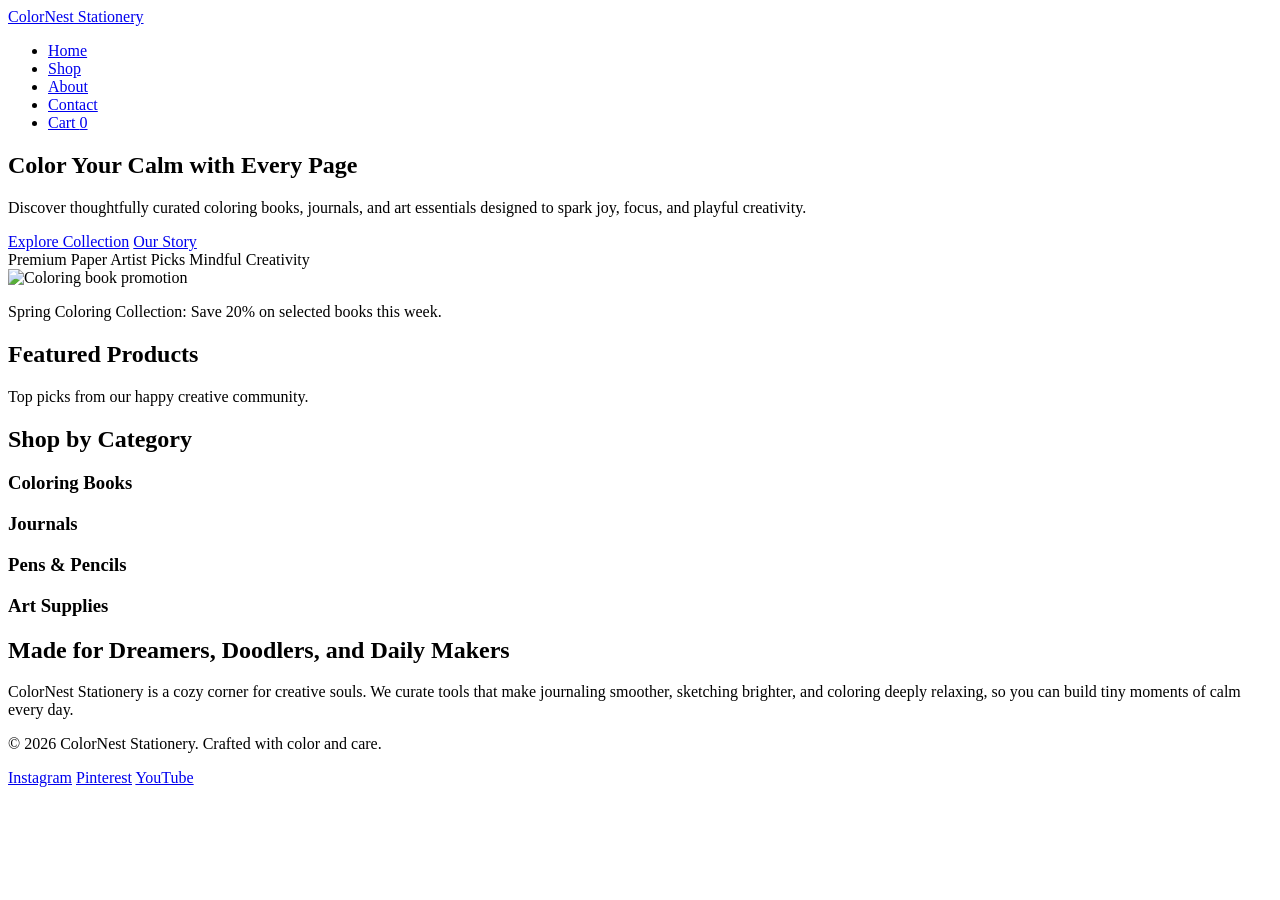
==== stationery-store/index.html @ f79997d0 "Add home page for ColorNest Stationery" ====
<!DOCTYPE html>
<html lang="en">
  <head>
    <meta charset="UTF-8" />
    <meta name="viewport" content="width=device-width, initial-scale=1.0" />
    <title>ColorNest Stationery | Home</title>
    <link rel="stylesheet" href="css/styles.css" />
    <script src="js/cart.js" defer></script>
  </head>
  <body>
    <header class="topbar">
      <nav class="nav-shell" aria-label="Primary navigation">
        <a href="index.html" class="brand" aria-label="ColorNest Stationery home">
          <span class="brand-mark" aria-hidden="true"></span>
          ColorNest Stationery
        </a>
        <ul class="nav-links">
          <li><a href="index.html" class="active">Home</a></li>
          <li><a href="shop.html">Shop</a></li>
          <li><a href="about.html">About</a></li>
          <li><a href="contact.html">Contact</a></li>
          <li>
            <a href="cart.html">Cart <span class="cart-pill" data-cart-count>0</span></a>
          </li>
        </ul>
      </nav>
    </header>

    <main>
      <section class="hero page-animate" aria-labelledby="hero-title">
        <div>
          <h1 id="hero-title">Color Your Calm with Every Page</h1>
          <p>
            Discover thoughtfully curated coloring books, journals, and art essentials designed to spark joy,
            focus, and playful creativity.
          </p>
          <div class="hero-actions">
            <a class="btn btn-primary" href="shop.html">Explore Collection</a>
            <a class="btn btn-secondary" href="about.html">Our Story</a>
          </div>
          <div class="chip-row" aria-label="Highlights">
            <span class="chip">Premium Paper</span>
            <span class="chip">Artist Picks</span>
            <span class="chip">Mindful Creativity</span>
          </div>
        </div>
        <article class="banner-card" aria-label="Featured promotion">
          <img src="images/coloring-book-forest.svg" alt="Coloring book promotion" />
          <p>Spring Coloring Collection: Save 20% on selected books this week.</p>
        </article>
      </section>

      <section class="section" aria-labelledby="featured-title">
        <h2 class="section-title" id="featured-title">Featured Products</h2>
        <p class="section-subtitle">Top picks from our happy creative community.</p>
        <div class="grid featured-grid" data-featured-grid></div>
      </section>

      <section class="section" aria-labelledby="categories-title">
        <h2 class="section-title" id="categories-title">Shop by Category</h2>
        <div class="grid category-grid">
          <article class="category-card">
            <h3>Coloring Books</h3>
            <span class="category-dot" style="background:#ffb89f"></span>
          </article>
          <article class="category-card">
            <h3>Journals</h3>
            <span class="category-dot" style="background:#acdbff"></span>
          </article>
          <article class="category-card">
            <h3>Pens &amp; Pencils</h3>
            <span class="category-dot" style="background:#c6b5ff"></span>
          </article>
          <article class="category-card">
            <h3>Art Supplies</h3>
            <span class="category-dot" style="background:#9fe3be"></span>
          </article>
        </div>
      </section>

      <section class="section about-block" aria-labelledby="brand-title">
        <h2 class="section-title" id="brand-title">Made for Dreamers, Doodlers, and Daily Makers</h2>
        <p>
          ColorNest Stationery is a cozy corner for creative souls. We curate tools that make journaling smoother,
          sketching brighter, and coloring deeply relaxing, so you can build tiny moments of calm every day.
        </p>
      </section>
    </main>

    <footer class="footer">
      <div class="footer-shell">
        <p>© 2026 ColorNest Stationery. Crafted with color and care.</p>
        <div class="social" aria-label="Social media links">
          <a href="#" aria-label="Instagram">Instagram</a>
          <a href="#" aria-label="Pinterest">Pinterest</a>
          <a href="#" aria-label="YouTube">YouTube</a>
        </div>
      </div>
    </footer>
  </body>
</html>
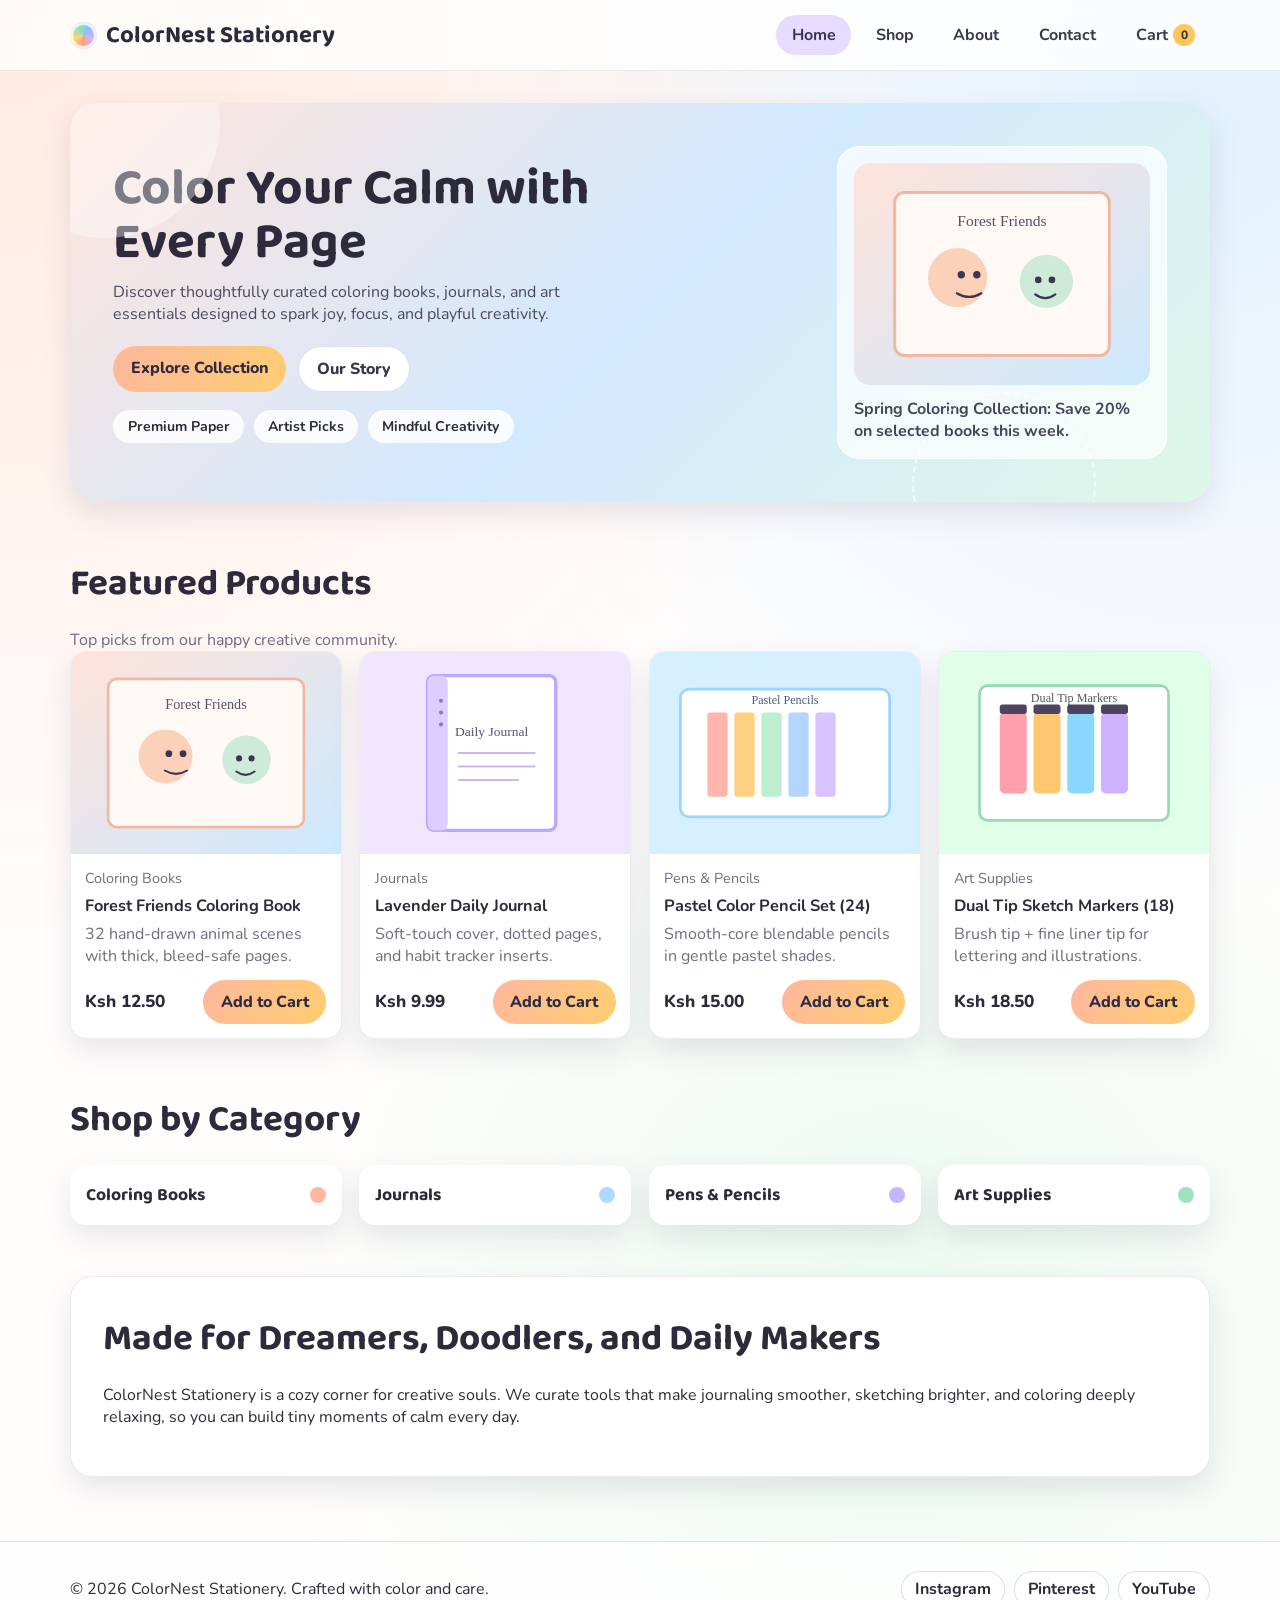
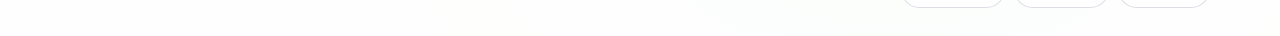
==== commit 392abbac: "Add dedicated coloring books page with KSh-priced products" ====
--- a/stationery-store/index.html
+++ b/stationery-store/index.html
@@ -59,10 +59,10 @@
       <section class="section" aria-labelledby="categories-title">
         <h2 class="section-title" id="categories-title">Shop by Category</h2>
         <div class="grid category-grid">
-          <article class="category-card">
+          <a class="category-card category-link" href="coloring-books.html" aria-label="View Coloring Books categories">
             <h3>Coloring Books</h3>
             <span class="category-dot" style="background:#ffb89f"></span>
-          </article>
+          </a>
           <article class="category-card">
             <h3>Journals</h3>
             <span class="category-dot" style="background:#acdbff"></span>
--- a/stationery-store/css/styles.css
+++ b/stationery-store/css/styles.css
@@ -0,0 +1,654 @@
+@import url('https://fonts.googleapis.com/css2?family=Baloo+2:wght@500;600;700&family=Nunito:wght@400;500;600;700;800&display=swap');
+
+:root {
+  --peach: #ffd8c9;
+  --light-blue: #cbe8ff;
+  --lavender: #e6dcff;
+  --mint: #d4f7e4;
+  --ink: #2c2a3b;
+  --muted: #6e6c80;
+  --sun: #ffc65c;
+  --card: #ffffff;
+  --radius-lg: 22px;
+  --radius-md: 16px;
+  --radius-sm: 12px;
+  --shadow-soft: 0 12px 28px rgba(83, 81, 115, 0.13);
+  --shadow-hover: 0 16px 30px rgba(75, 72, 106, 0.2);
+}
+
+* {
+  box-sizing: border-box;
+}
+
+html,
+body {
+  margin: 0;
+  padding: 0;
+}
+
+body {
+  font-family: 'Nunito', sans-serif;
+  color: var(--ink);
+  background:
+    radial-gradient(circle at 0% 0%, rgba(255, 216, 201, 0.55), transparent 45%),
+    radial-gradient(circle at 95% 8%, rgba(203, 232, 255, 0.55), transparent 40%),
+    radial-gradient(circle at 70% 80%, rgba(212, 247, 228, 0.45), transparent 40%),
+    #fffdfc;
+  min-height: 100vh;
+}
+
+a {
+  color: inherit;
+  text-decoration: none;
+}
+
+img {
+  max-width: 100%;
+  display: block;
+}
+
+main {
+  width: min(1140px, 92vw);
+  margin: 0 auto;
+  padding: 2rem 0 4rem;
+}
+
+.section {
+  margin-top: 3.2rem;
+}
+
+.section-title {
+  font-family: 'Baloo 2', cursive;
+  font-size: clamp(1.6rem, 1.35rem + 1.2vw, 2.3rem);
+  margin: 0 0 1rem;
+}
+
+.section-subtitle {
+  color: var(--muted);
+  margin: 0;
+}
+
+.topbar {
+  position: sticky;
+  top: 0;
+  z-index: 100;
+  backdrop-filter: blur(8px);
+  background: rgba(255, 255, 255, 0.78);
+  border-bottom: 1px solid rgba(120, 118, 156, 0.14);
+}
+
+.nav-shell {
+  width: min(1140px, 92vw);
+  margin: 0 auto;
+  display: flex;
+  align-items: center;
+  justify-content: space-between;
+  gap: 1rem;
+  padding: 0.95rem 0;
+}
+
+.brand {
+  display: inline-flex;
+  align-items: center;
+  gap: 0.55rem;
+  font-family: 'Baloo 2', cursive;
+  font-size: 1.5rem;
+  font-weight: 700;
+}
+
+.brand-mark {
+  width: 1.7rem;
+  height: 1.7rem;
+  border-radius: 50%;
+  background: conic-gradient(from 180deg at 50% 50%, #ff9d87, #ffd76b, #8de1ba, #90bdfb, #cbb7ff, #ff9d87);
+  box-shadow: inset 0 0 0 3px rgba(255, 255, 255, 0.8);
+}
+
+.nav-links {
+  list-style: none;
+  margin: 0;
+  padding: 0;
+  display: flex;
+  align-items: center;
+  gap: 0.6rem;
+  flex-wrap: wrap;
+}
+
+.nav-links a {
+  display: inline-flex;
+  align-items: center;
+  gap: 0.3rem;
+  padding: 0.56rem 0.95rem;
+  border-radius: 999px;
+  font-weight: 700;
+  color: #39374c;
+  transition: 0.2s ease;
+}
+
+.nav-links a:hover,
+.nav-links a.active {
+  background: var(--lavender);
+}
+
+.cart-pill {
+  min-width: 1.35rem;
+  height: 1.35rem;
+  border-radius: 999px;
+  background: var(--sun);
+  display: inline-grid;
+  place-items: center;
+  font-size: 0.75rem;
+  font-weight: 800;
+}
+
+.hero {
+  position: relative;
+  overflow: hidden;
+  border-radius: calc(var(--radius-lg) + 5px);
+  background: linear-gradient(135deg, #ffe4db 0%, #d2e9ff 50%, #ddf8e8 100%);
+  box-shadow: var(--shadow-soft);
+  padding: clamp(1.5rem, 1.1rem + 2vw, 3rem);
+  display: grid;
+  grid-template-columns: 1.2fr 1fr;
+  align-items: center;
+  gap: 1.5rem;
+}
+
+.hero::before,
+.hero::after {
+  content: '';
+  position: absolute;
+  border-radius: 50%;
+  pointer-events: none;
+}
+
+.hero::before {
+  width: 230px;
+  height: 230px;
+  background: rgba(255, 255, 255, 0.38);
+  top: -95px;
+  left: -80px;
+}
+
+.hero::after {
+  width: 180px;
+  height: 180px;
+  border: 2px dashed rgba(255, 255, 255, 0.65);
+  bottom: -74px;
+  right: 10%;
+}
+
+.hero h1 {
+  font-family: 'Baloo 2', cursive;
+  font-size: clamp(2rem, 1.4rem + 2.4vw, 3.2rem);
+  line-height: 1.05;
+  margin: 0 0 0.7rem;
+}
+
+.hero p {
+  color: #4b495e;
+  max-width: 46ch;
+  margin: 0 0 1.3rem;
+}
+
+.hero-actions {
+  display: flex;
+  gap: 0.75rem;
+  flex-wrap: wrap;
+}
+
+.banner-card {
+  justify-self: end;
+  background: rgba(255, 255, 255, 0.7);
+  border: 1px solid rgba(255, 255, 255, 0.8);
+  border-radius: 22px;
+  padding: 1rem;
+  max-width: 330px;
+}
+
+.banner-card img {
+  aspect-ratio: 4 / 3;
+  object-fit: cover;
+  border-radius: 16px;
+}
+
+.banner-card p {
+  margin: 0.8rem 0 0;
+  font-weight: 700;
+  color: #46445b;
+}
+
+.btn {
+  border: none;
+  border-radius: 999px;
+  padding: 0.68rem 1.1rem;
+  font: inherit;
+  font-weight: 800;
+  cursor: pointer;
+  transition: transform 0.2s ease, box-shadow 0.2s ease;
+}
+
+.btn:hover {
+  transform: translateY(-2px);
+  box-shadow: 0 10px 18px rgba(84, 82, 116, 0.18);
+}
+
+.btn-primary {
+  background: linear-gradient(120deg, #ffb79e, #ffce70);
+  color: #2e2a3f;
+}
+
+.btn-secondary {
+  background: #ffffff;
+  border: 1px solid rgba(106, 104, 136, 0.2);
+  color: #38364b;
+}
+
+.chip-row {
+  margin-top: 1.1rem;
+  display: flex;
+  flex-wrap: wrap;
+  gap: 0.6rem;
+}
+
+.chip {
+  padding: 0.45rem 0.9rem;
+  border-radius: 999px;
+  background: rgba(255, 255, 255, 0.86);
+  font-size: 0.88rem;
+  font-weight: 700;
+}
+
+.grid {
+  display: grid;
+  gap: 1.1rem;
+}
+
+.featured-grid {
+  grid-template-columns: repeat(auto-fit, minmax(210px, 1fr));
+}
+
+.category-grid {
+  grid-template-columns: repeat(4, minmax(0, 1fr));
+}
+
+.category-card {
+  border-radius: var(--radius-md);
+  padding: 1rem;
+  box-shadow: var(--shadow-soft);
+  background: var(--card);
+  display: flex;
+  align-items: center;
+  justify-content: space-between;
+  gap: 0.8rem;
+}
+
+.category-link {
+  transition: transform 0.22s ease, box-shadow 0.22s ease;
+}
+
+.category-link:hover {
+  transform: translateY(-4px);
+  box-shadow: var(--shadow-hover);
+}
+
+.category-card h3 {
+  margin: 0;
+  font-family: 'Baloo 2', cursive;
+  font-size: 1.1rem;
+}
+
+.category-dot {
+  width: 1rem;
+  height: 1rem;
+  border-radius: 50%;
+}
+
+.product-grid {
+  grid-template-columns: repeat(auto-fill, minmax(220px, 1fr));
+}
+
+.card {
+  background: var(--card);
+  border-radius: var(--radius-md);
+  box-shadow: var(--shadow-soft);
+  border: 1px solid rgba(131, 129, 165, 0.15);
+  overflow: hidden;
+  display: flex;
+  flex-direction: column;
+  transition: 0.22s ease;
+}
+
+.card:hover {
+  transform: translateY(-4px);
+  box-shadow: var(--shadow-hover);
+}
+
+.card-image {
+  aspect-ratio: 4 / 3;
+  width: 100%;
+  object-fit: cover;
+}
+
+.card-body {
+  padding: 0.9rem;
+  display: grid;
+  gap: 0.4rem;
+}
+
+.card h3 {
+  font-size: 1.02rem;
+  margin: 0;
+}
+
+.card p {
+  margin: 0;
+  color: var(--muted);
+}
+
+.card-actions {
+  margin-top: 0.4rem;
+  display: flex;
+  justify-content: space-between;
+  align-items: center;
+  gap: 0.5rem;
+}
+
+.price {
+  font-weight: 800;
+  font-size: 1.08rem;
+}
+
+.filter-row {
+  display: flex;
+  flex-wrap: wrap;
+  gap: 0.6rem;
+  margin-bottom: 1.25rem;
+}
+
+.filter-btn {
+  border: 1px solid rgba(112, 110, 140, 0.25);
+  background: #fff;
+  padding: 0.48rem 0.95rem;
+  border-radius: 999px;
+  font: inherit;
+  font-weight: 700;
+  color: #4c4a61;
+  cursor: pointer;
+}
+
+.filter-btn.active {
+  background: var(--mint);
+  border-color: rgba(96, 154, 124, 0.4);
+}
+
+.detail-wrap {
+  background: #fff;
+  border-radius: var(--radius-lg);
+  box-shadow: var(--shadow-soft);
+  border: 1px solid rgba(124, 122, 154, 0.16);
+  padding: clamp(1rem, 0.4rem + 2vw, 2rem);
+  display: grid;
+  grid-template-columns: 1.1fr 1fr;
+  gap: 1.4rem;
+}
+
+.detail-image {
+  border-radius: 18px;
+  width: 100%;
+  aspect-ratio: 4 / 3;
+  object-fit: cover;
+}
+
+.detail-info h1 {
+  margin: 0;
+  font-size: clamp(1.8rem, 1.5rem + 1vw, 2.35rem);
+  font-family: 'Baloo 2', cursive;
+}
+
+.detail-info p {
+  color: #5b596f;
+}
+
+.qty-row {
+  margin: 1rem 0;
+  display: flex;
+  align-items: center;
+  gap: 0.6rem;
+}
+
+.qty-input {
+  width: 82px;
+  border-radius: 12px;
+  border: 1px solid rgba(111, 109, 138, 0.36);
+  padding: 0.5rem;
+  font: inherit;
+}
+
+.cart-grid {
+  display: grid;
+  grid-template-columns: 2fr 1fr;
+  gap: 1rem;
+  align-items: start;
+}
+
+.cart-items {
+  display: grid;
+  gap: 0.8rem;
+}
+
+.cart-item {
+  background: #fff;
+  border-radius: 16px;
+  border: 1px solid rgba(122, 120, 155, 0.16);
+  box-shadow: var(--shadow-soft);
+  padding: 0.8rem;
+  display: grid;
+  grid-template-columns: 86px 1fr auto;
+  gap: 0.75rem;
+  align-items: center;
+}
+
+.cart-item img {
+  width: 86px;
+  height: 70px;
+  object-fit: cover;
+  border-radius: 10px;
+}
+
+.item-meta h3 {
+  margin: 0;
+  font-size: 1rem;
+}
+
+.item-meta p {
+  margin: 0.25rem 0;
+}
+
+.inline-muted {
+  color: var(--muted);
+  font-size: 0.9rem;
+}
+
+.cart-summary {
+  background: #fff;
+  border-radius: 16px;
+  border: 1px solid rgba(122, 120, 155, 0.16);
+  box-shadow: var(--shadow-soft);
+  padding: 1rem;
+  position: sticky;
+  top: 88px;
+}
+
+.summary-row {
+  display: flex;
+  justify-content: space-between;
+  margin-bottom: 0.55rem;
+}
+
+.form-shell {
+  background: #fff;
+  border-radius: var(--radius-lg);
+  box-shadow: var(--shadow-soft);
+  border: 1px solid rgba(126, 124, 158, 0.16);
+  padding: clamp(1rem, 0.45rem + 2vw, 2rem);
+  display: grid;
+  gap: 1rem;
+}
+
+.input,
+.textarea {
+  width: 100%;
+  border-radius: 12px;
+  border: 1px solid rgba(109, 107, 136, 0.3);
+  padding: 0.7rem 0.8rem;
+  font: inherit;
+}
+
+.textarea {
+  min-height: 130px;
+  resize: vertical;
+}
+
+.about-block {
+  background: #fff;
+  border-radius: var(--radius-lg);
+  box-shadow: var(--shadow-soft);
+  border: 1px solid rgba(125, 123, 160, 0.16);
+  padding: clamp(1rem, 0.35rem + 2.2vw, 2rem);
+}
+
+.category-intro {
+  background: #fff;
+  border-radius: var(--radius-lg);
+  box-shadow: var(--shadow-soft);
+  border: 1px solid rgba(125, 123, 160, 0.16);
+  padding: clamp(1rem, 0.35rem + 2.2vw, 2rem);
+}
+
+.pill-list {
+  display: flex;
+  flex-wrap: wrap;
+  gap: 0.6rem;
+  margin-top: 0.9rem;
+}
+
+.pill {
+  padding: 0.48rem 0.8rem;
+  border-radius: 999px;
+  border: 1px solid rgba(109, 107, 136, 0.25);
+  background: #fff;
+  font-weight: 700;
+  color: #4c4a61;
+}
+
+.about-quote {
+  margin-top: 1rem;
+  border-left: 5px solid #ffbb95;
+  padding-left: 0.8rem;
+  font-weight: 700;
+  color: #4a4760;
+}
+
+.empty {
+  background: #fff;
+  border-radius: 14px;
+  border: 1px dashed rgba(130, 128, 166, 0.4);
+  padding: 1.4rem;
+  text-align: center;
+  color: #605e74;
+}
+
+.notice {
+  margin-top: 0.8rem;
+  padding: 0.6rem 0.8rem;
+  border-radius: 10px;
+  background: #effbf4;
+  color: #3b7655;
+  border: 1px solid #bce9cb;
+}
+
+.footer {
+  background: rgba(255, 255, 255, 0.72);
+  border-top: 1px solid rgba(131, 129, 165, 0.2);
+}
+
+.footer-shell {
+  width: min(1140px, 92vw);
+  margin: 0 auto;
+  padding: 1.25rem 0;
+  display: flex;
+  flex-wrap: wrap;
+  align-items: center;
+  justify-content: space-between;
+  gap: 0.8rem;
+}
+
+.social {
+  display: flex;
+  gap: 0.6rem;
+}
+
+.social a {
+  background: #fff;
+  border-radius: 999px;
+  border: 1px solid rgba(120, 118, 152, 0.24);
+  padding: 0.4rem 0.8rem;
+  font-weight: 700;
+}
+
+.page-animate {
+  animation: riseIn 550ms ease both;
+}
+
+@keyframes riseIn {
+  from {
+    opacity: 0;
+    transform: translateY(10px);
+  }
+  to {
+    opacity: 1;
+    transform: translateY(0);
+  }
+}
+
+@media (max-width: 980px) {
+  .hero,
+  .detail-wrap,
+  .cart-grid {
+    grid-template-columns: 1fr;
+  }
+
+  .banner-card {
+    justify-self: start;
+    max-width: 100%;
+  }
+
+  .category-grid {
+    grid-template-columns: repeat(2, minmax(0, 1fr));
+  }
+
+  .cart-summary {
+    position: static;
+  }
+}
+
+@media (max-width: 640px) {
+  .nav-shell {
+    align-items: flex-start;
+    flex-direction: column;
+  }
+
+  .category-grid {
+    grid-template-columns: 1fr;
+  }
+
+  .cart-item {
+    grid-template-columns: 1fr;
+  }
+
+  .cart-item img {
+    width: 100%;
+    height: 150px;
+  }
+}
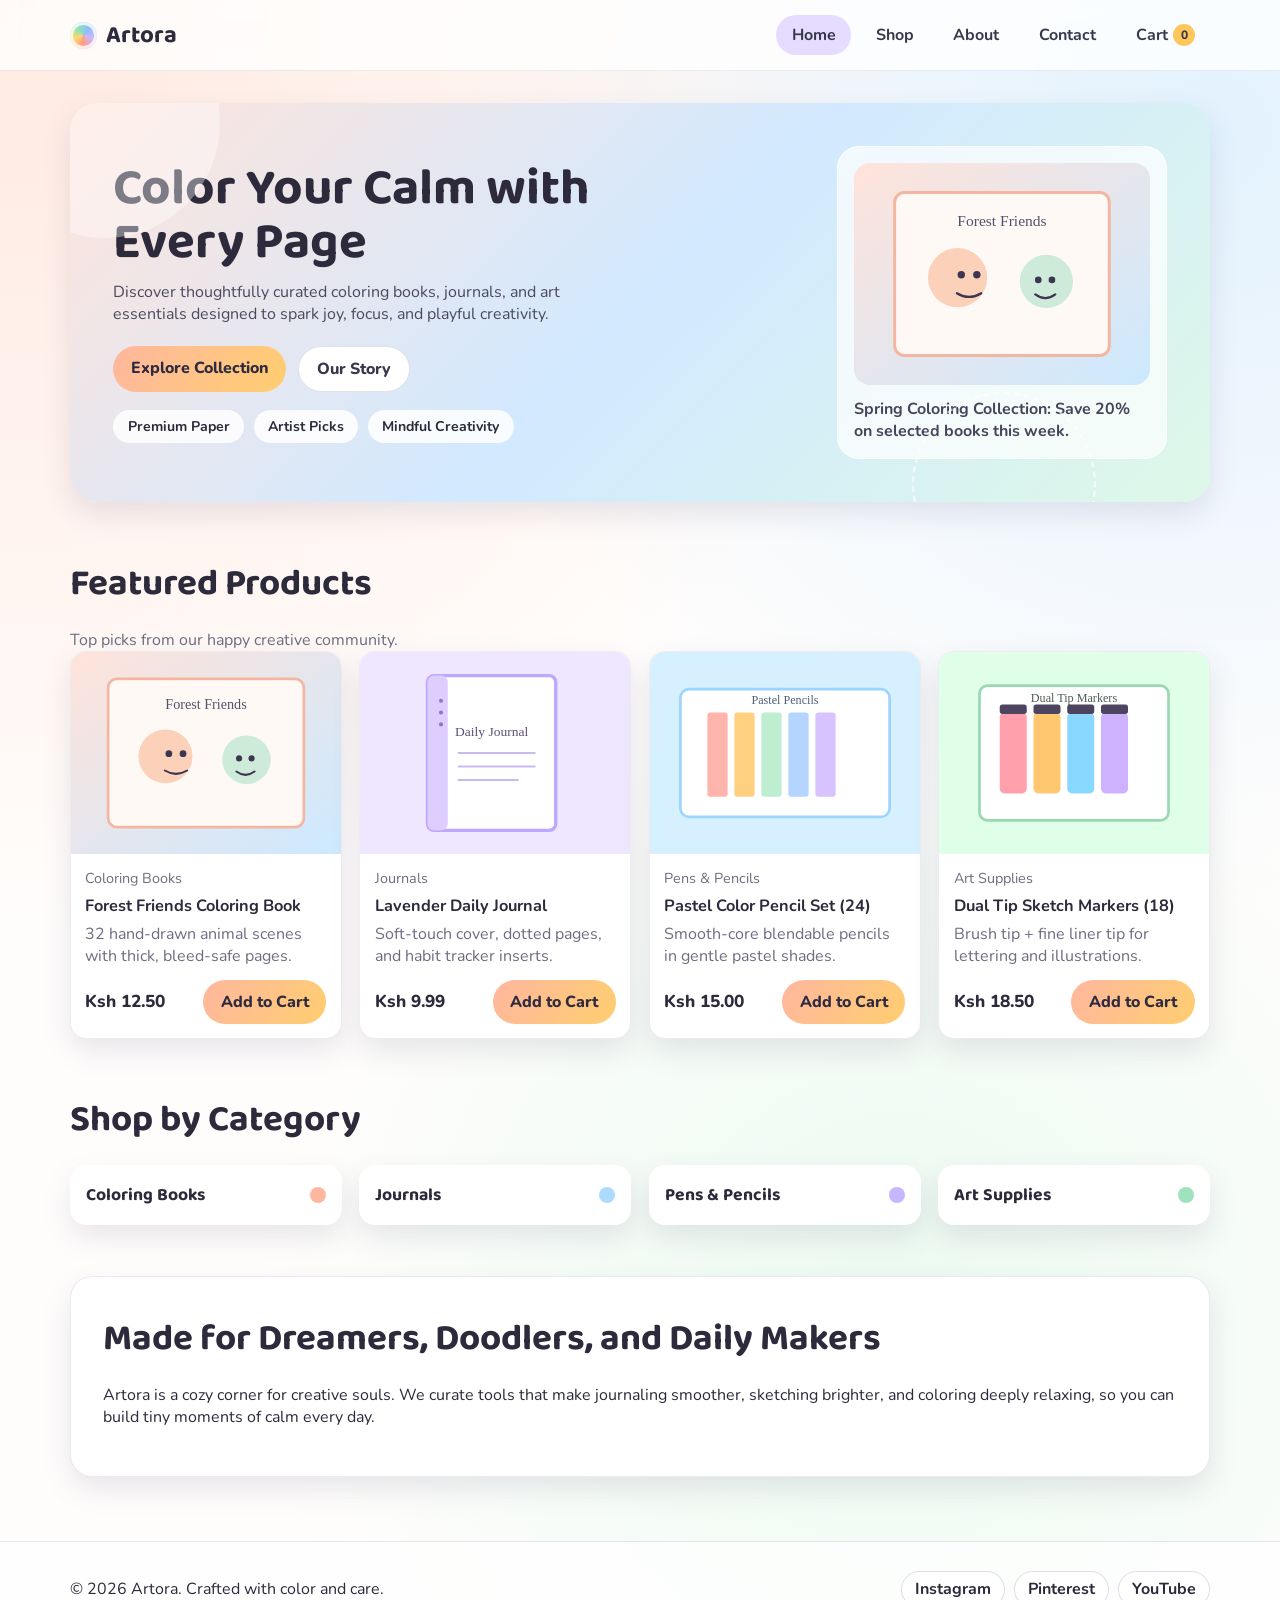
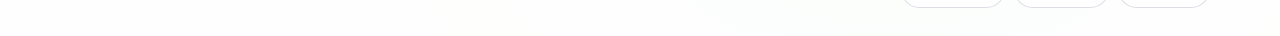
==== commit c08e5171: "Rename site branding to Artora across pages" ====
--- a/stationery-store/index.html
+++ b/stationery-store/index.html
@@ -3,16 +3,16 @@
   <head>
     <meta charset="UTF-8" />
     <meta name="viewport" content="width=device-width, initial-scale=1.0" />
-    <title>ColorNest Stationery | Home</title>
+    <title>Artora | Home</title>
     <link rel="stylesheet" href="css/styles.css" />
     <script src="js/cart.js" defer></script>
   </head>
   <body>
     <header class="topbar">
       <nav class="nav-shell" aria-label="Primary navigation">
-        <a href="index.html" class="brand" aria-label="ColorNest Stationery home">
+        <a href="index.html" class="brand" aria-label="Artora home">
           <span class="brand-mark" aria-hidden="true"></span>
-          ColorNest Stationery
+          Artora
         </a>
         <ul class="nav-links">
           <li><a href="index.html" class="active">Home</a></li>
@@ -81,7 +81,7 @@
       <section class="section about-block" aria-labelledby="brand-title">
         <h2 class="section-title" id="brand-title">Made for Dreamers, Doodlers, and Daily Makers</h2>
         <p>
-          ColorNest Stationery is a cozy corner for creative souls. We curate tools that make journaling smoother,
+          Artora is a cozy corner for creative souls. We curate tools that make journaling smoother,
           sketching brighter, and coloring deeply relaxing, so you can build tiny moments of calm every day.
         </p>
       </section>
@@ -89,7 +89,7 @@
 
     <footer class="footer">
       <div class="footer-shell">
-        <p>© 2026 ColorNest Stationery. Crafted with color and care.</p>
+        <p>© 2026 Artora. Crafted with color and care.</p>
         <div class="social" aria-label="Social media links">
           <a href="#" aria-label="Instagram">Instagram</a>
           <a href="#" aria-label="Pinterest">Pinterest</a>
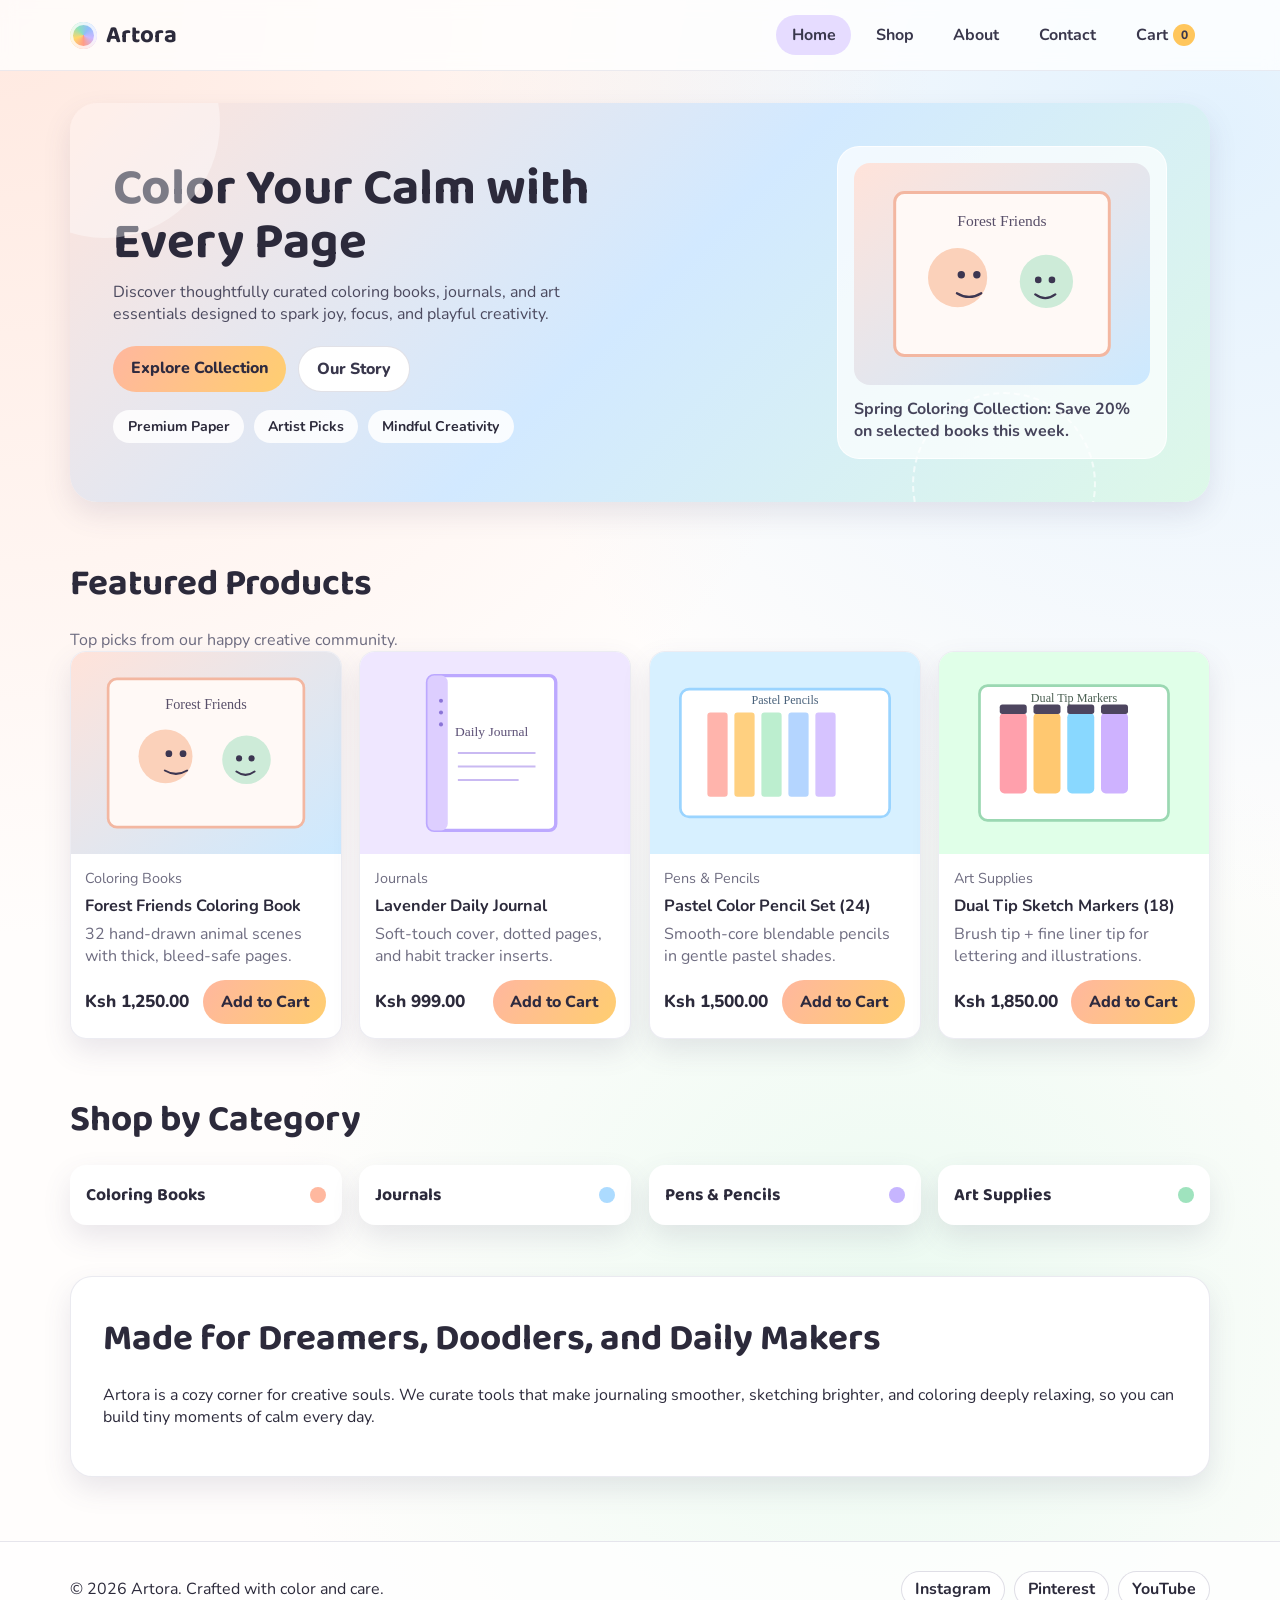
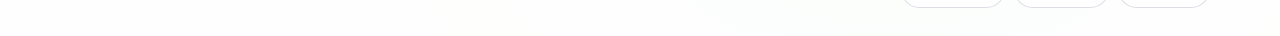
==== commit 3a9744da: "updated the home-page Journals card in index.html to point there, and wired the catalog in js/cart.j" ====
--- a/stationery-store/index.html
+++ b/stationery-store/index.html
@@ -63,18 +63,18 @@
             <h3>Coloring Books</h3>
             <span class="category-dot" style="background:#ffb89f"></span>
           </a>
-          <article class="category-card">
+          <a class="category-card category-link" href="journals.html" aria-label="View Journals">
             <h3>Journals</h3>
             <span class="category-dot" style="background:#acdbff"></span>
-          </article>
-          <article class="category-card">
+          </a>
+          <a class="category-card category-link" href="shop.html?category=Pens%20%26%20Pencils" aria-label="View Pens and Pencils">
             <h3>Pens &amp; Pencils</h3>
             <span class="category-dot" style="background:#c6b5ff"></span>
-          </article>
-          <article class="category-card">
+          </a>
+          <a class="category-card category-link" href="shop.html?category=Art%20Supplies" aria-label="View Art Supplies">
             <h3>Art Supplies</h3>
             <span class="category-dot" style="background:#9fe3be"></span>
-          </article>
+          </a>
         </div>
       </section>
 
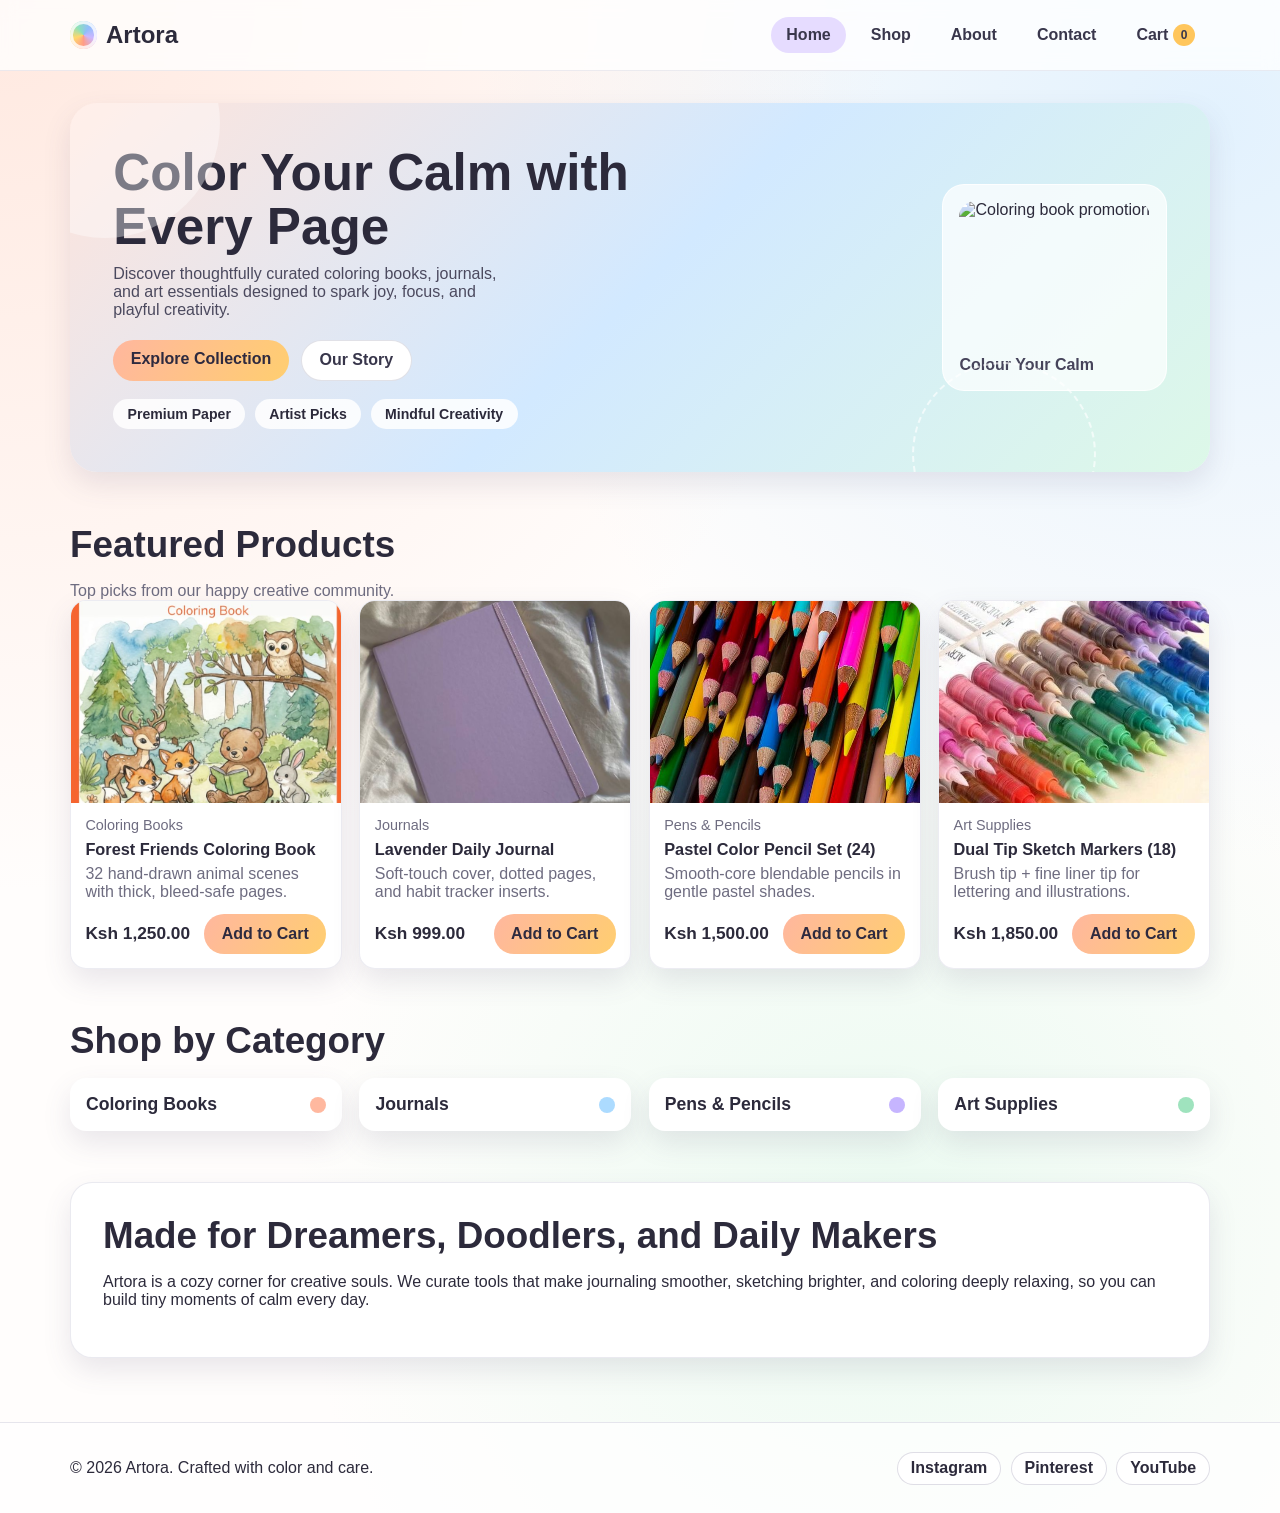
==== commit ea87830d: "Add cart clearing logic and refresh storefront pages" ====
--- a/stationery-store/index.html
+++ b/stationery-store/index.html
@@ -45,8 +45,8 @@
           </div>
         </div>
         <article class="banner-card" aria-label="Featured promotion">
-          <img src="images/coloring-book-forest.svg" alt="Coloring book promotion" />
-          <p>Spring Coloring Collection: Save 20% on selected books this week.</p>
+          <img src="images/Cream White Vintage Pressed Flower Poster.png" alt="Coloring book promotion" />
+          <p>Colour Your Calm</p>
         </article>
       </section>
 
--- a/stationery-store/css/styles.css
+++ b/stationery-store/css/styles.css
@@ -1,5 +1,3 @@
-@import url('https://fonts.googleapis.com/css2?family=Baloo+2:wght@500;600;700&family=Nunito:wght@400;500;600;700;800&display=swap');
-
 :root {
   --peach: #ffd8c9;
   --light-blue: #cbe8ff;
@@ -27,7 +25,7 @@
 }
 
 body {
-  font-family: 'Nunito', sans-serif;
+  font-family: -apple-system, BlinkMacSystemFont, 'Segoe UI', Roboto, 'Helvetica Neue', Arial, sans-serif;
   color: var(--ink);
   background:
     radial-gradient(circle at 0% 0%, rgba(255, 216, 201, 0.55), transparent 45%),
@@ -58,7 +56,7 @@
 }
 
 .section-title {
-  font-family: 'Baloo 2', cursive;
+  font-family: -apple-system, BlinkMacSystemFont, 'Segoe UI', Roboto, 'Helvetica Neue', Arial, sans-serif;
   font-size: clamp(1.6rem, 1.35rem + 1.2vw, 2.3rem);
   margin: 0 0 1rem;
 }
@@ -91,7 +89,7 @@
   display: inline-flex;
   align-items: center;
   gap: 0.55rem;
-  font-family: 'Baloo 2', cursive;
+  font-family: -apple-system, BlinkMacSystemFont, 'Segoe UI', Roboto, 'Helvetica Neue', Arial, sans-serif;
   font-size: 1.5rem;
   font-weight: 700;
 }
@@ -179,7 +177,7 @@
 }
 
 .hero h1 {
-  font-family: 'Baloo 2', cursive;
+  font-family: -apple-system, BlinkMacSystemFont, 'Segoe UI', Roboto, 'Helvetica Neue', Arial, sans-serif;
   font-size: clamp(2rem, 1.4rem + 2.4vw, 3.2rem);
   line-height: 1.05;
   margin: 0 0 0.7rem;
@@ -294,7 +292,7 @@
 
 .category-card h3 {
   margin: 0;
-  font-family: 'Baloo 2', cursive;
+  font-family: -apple-system, BlinkMacSystemFont, 'Segoe UI', Roboto, 'Helvetica Neue', Arial, sans-serif;
   font-size: 1.1rem;
 }
 
@@ -403,7 +401,7 @@
 .detail-info h1 {
   margin: 0;
   font-size: clamp(1.8rem, 1.5rem + 1vw, 2.35rem);
-  font-family: 'Baloo 2', cursive;
+  font-family: -apple-system, BlinkMacSystemFont, 'Segoe UI', Roboto, 'Helvetica Neue', Arial, sans-serif;
 }
 
 .detail-info p {
